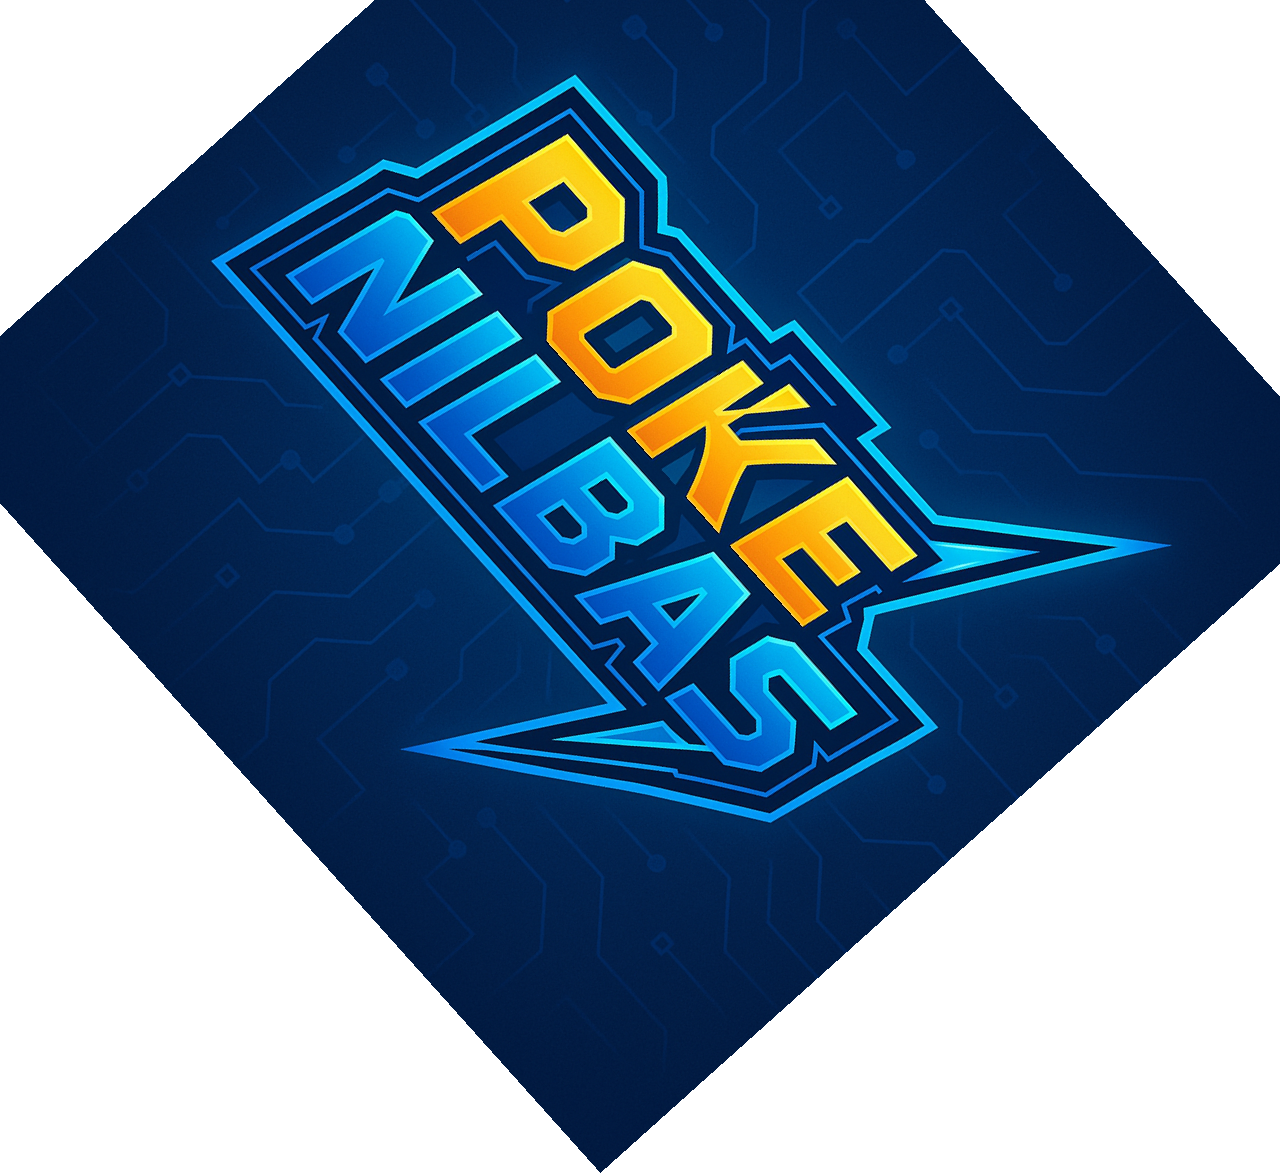
==== index.html @ 12eaf139 "1st commit" ====
<!doctype html>
<html lang="pt-br">

<head>

    <meta charset="utf-8">
    <meta name="viewport" content="width=device-width, initial-scale=1">

    <link href="https://cdn.jsdelivr.net/npm/bootstrap@5.0.2/dist/css/bootstrap.min.css" rel="stylesheet" integrity="sha384-EVSTQN3/azprG1Anm3QDgpJLIm9Nao0Yz1ztcQTwFspd3yD65VohhpuuCOmLASjC" crossorigin="anonymous">
    <link rel="stylesheet" href="css/style.css">

    <title>Cabeça Girando </title>
   
</head>

<body>


    <div class="h-100 d-flex align-items-center justify-content-center">
        <a href="./readme.html">
            <img id="img" src="img/PokeNilbas com estil.png">
        </a>

    </div>





    <script src="https://cdn.jsdelivr.net/npm/bootstrap@5.0.2/dist/js/bootstrap.bundle.min.js" integrity="sha384-MrcW6ZMFYlzcLA8Nl+NtUVF0sA7MsXsP1UyJoMp4YLEuNSfAP+JcXn/tWtIaxVXM" crossorigin="anonymous"></script>
    <script src="https://cdnjs.cloudflare.com/ajax/libs/gsap/3.10.4/gsap.min.js"></script>
    <script src="js/main.js"></script>


</body>

</html>
---- css/style.css ----
html,
body {
    height: 100%
}
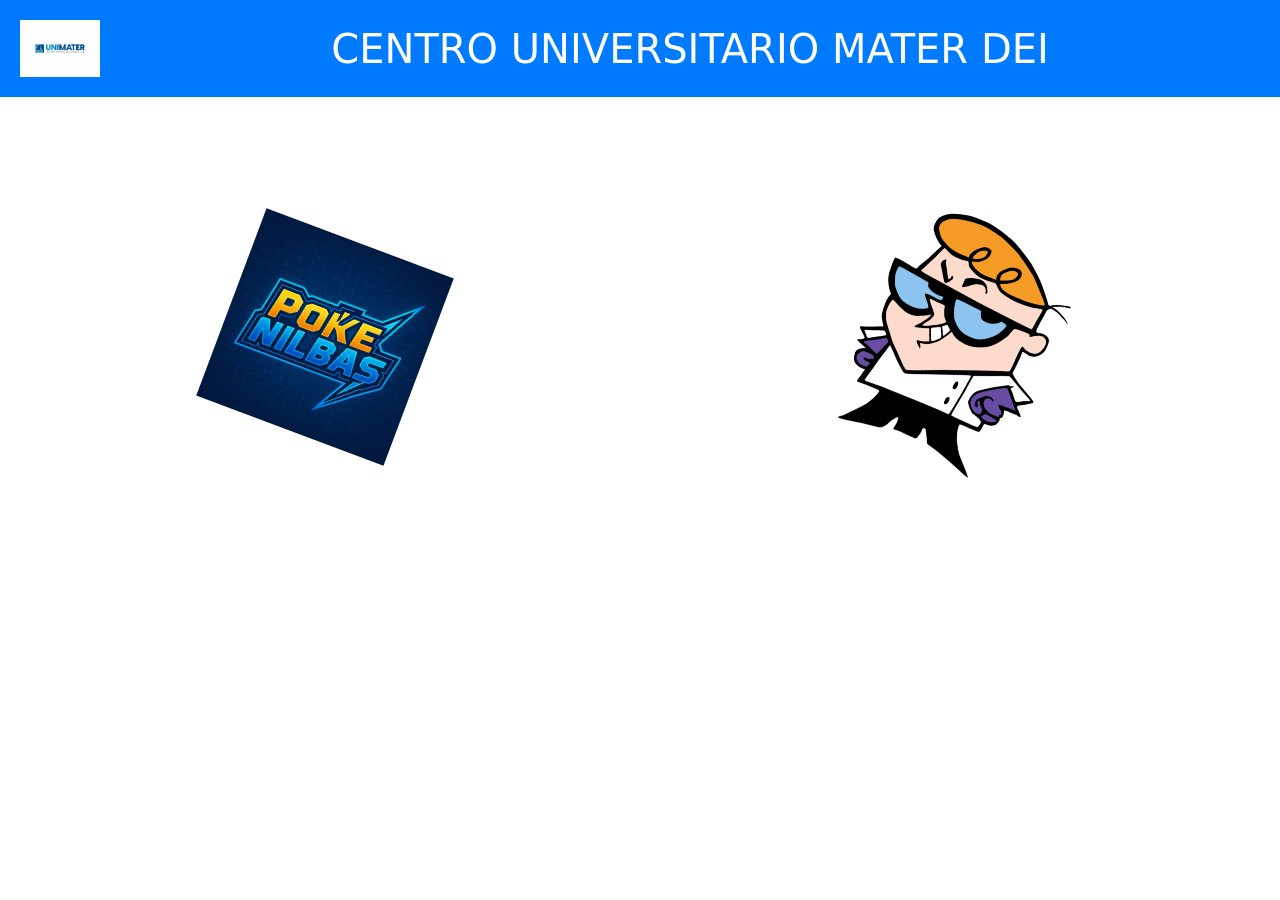
==== commit 20cd9c4e: "Mais um alteração" ====
--- a/index.html
+++ b/index.html
@@ -9,18 +9,27 @@
     <link href="https://cdn.jsdelivr.net/npm/bootstrap@5.0.2/dist/css/bootstrap.min.css" rel="stylesheet" integrity="sha384-EVSTQN3/azprG1Anm3QDgpJLIm9Nao0Yz1ztcQTwFspd3yD65VohhpuuCOmLASjC" crossorigin="anonymous">
     <link rel="stylesheet" href="css/style.css">
 
-    <title>Cabeça Girando </title>
+    <title>Dexter girando</title>
    
 </head>
 
 <body>
+    <div class="header-container">
+        <img class="unimater-logo" src="img/unimater.jpg" alt="Unimater">
+        <h1>CENTRO UNIVERSITARIO MATER DEI</h1>
+    </div>
 
-
-    <div class="h-100 d-flex align-items-center justify-content-center">
-        <a href="./readme.html">
-            <img id="img" src="img/PokeNilbas com estil.png">
-        </a>
-
+    <div class="images-grid">
+        <div class="grid-item">
+            <a href="./readme.html">
+                <img class="pokemon-img" src="img/PokeNilbas com estil.png">
+            </a>
+        </div>
+        <div class="grid-item">
+            <a href="./readme.html">
+                <img class="pokemon-img" id="img" src="img/dexter.png">
+            </a>
+        </div>
     </div>
 
 
--- a/css/style.css
+++ b/css/style.css
@@ -1,4 +1,64 @@
 html,
-body {
+body 
+{
     height: 100%
+}
+
+h1 
+{
+    background-color: #007bff;
+    color: white;
+    text-align: center;
+    padding: 20px;
+    margin: 0;
+}
+
+.header-container {
+    display: flex;
+    align-items: center;
+    background-color: #007bff;
+    padding: 20px;
+    gap: 20px;
+}
+
+.unimater-logo {
+    width: 80px;
+    height: auto;
+}
+
+.header-container h1 {
+    margin: 0;
+    flex-grow: 1;
+    background-color: transparent;
+    padding: 0;
+}
+
+.pokemon-img 
+{
+    width: 200px;
+    height: auto;
+}
+
+.images-grid 
+{
+    display: grid;
+    grid-template-columns: 1fr 1fr;
+    gap: 20px;
+    padding: 40px 20px;
+    align-items: center;
+    justify-items: center;
+}
+
+.grid-item {
+    display: flex;
+    align-items: center;
+    justify-content: center;
+    width: 100%;
+    height: 400px;
+}
+
+.grid-item a {
+    display: flex;
+    align-items: center;
+    justify-content: center;
 }
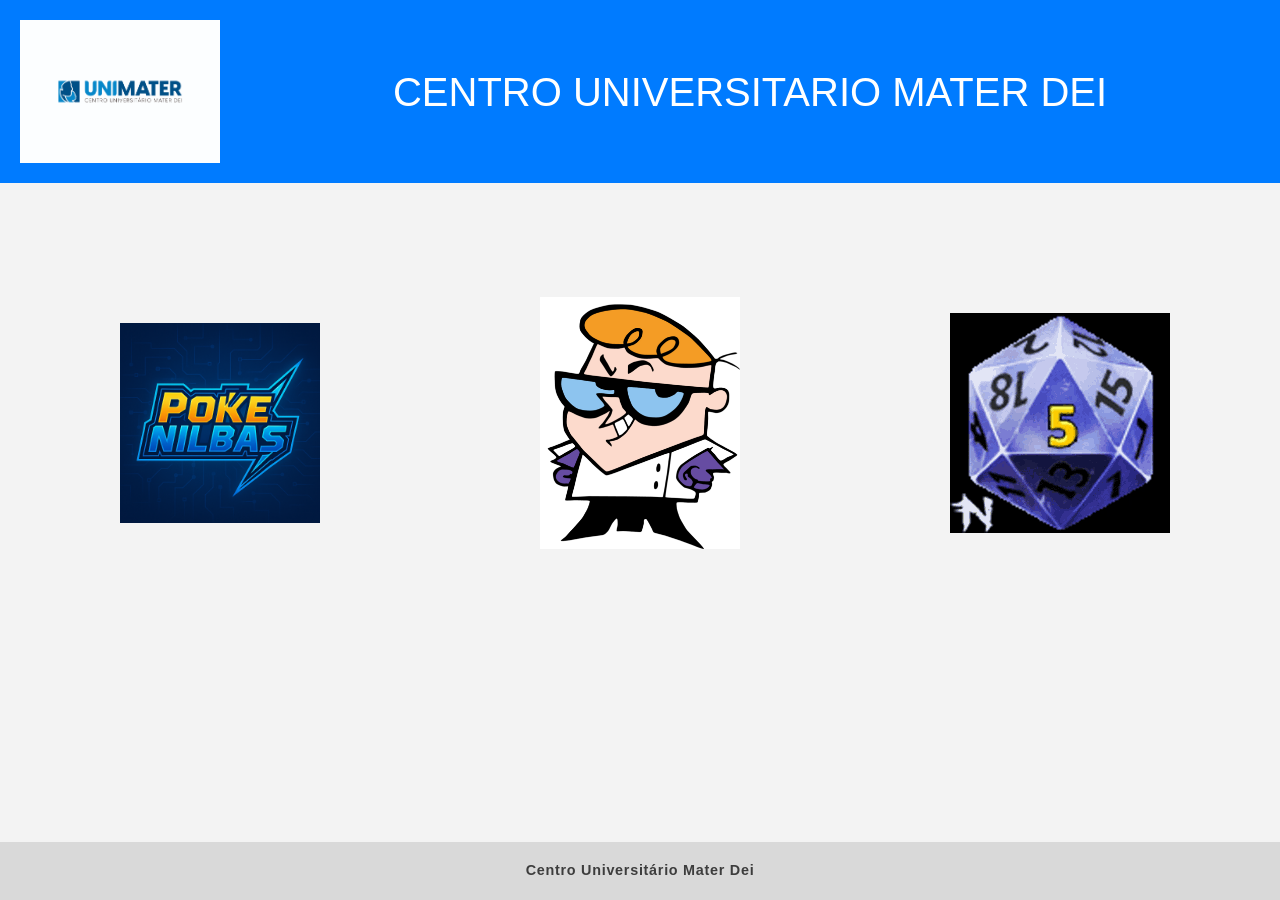
==== commit 27554b9f: "Ajustado o README.md" ====
--- a/index.html
+++ b/index.html
@@ -14,33 +14,39 @@
 </head>
 
 <body>
-    <div class="header-container">
-        <img class="unimater-logo" src="img/unimater.jpg" alt="Unimater">
-        <h1>CENTRO UNIVERSITARIO MATER DEI</h1>
-    </div>
+    <div class="page-content">
+        <div class="header-container">
+            <img class="unimater-logo" src="img/unimater.jpg" alt="Unimater">
+            <h1>CENTRO UNIVERSITARIO MATER DEI</h1>
+        </div>
 
-    <div class="images-grid">
-        <div class="grid-item">
-            <a href="./readme.html">
-                <img class="pokemon-img" src="img/PokeNilbas com estil.png">
-            </a>
-        </div>
-        <div class="grid-item">
-            <a href="./readme.html">
-                <img class="pokemon-img" id="img" src="img/dexter.png">
-            </a>
+        <div class="images-grid">
+            <div class="grid-item">
+                <a href="./readme.html">
+                    <img class="pokemon-img" src="img/PokeNilbas com estil.png">
+                </a>
+            </div>
+
+            <div class="grid-item">
+                <a href="./readme.html">
+                    <img class="DEXTER" id="img" src="img/dexter.png">
+                </a>
+            </div>
+
+            <div class="grid-item">
+                <a href="./readme.html">
+                    <img class="D20" src="img/neverwinter-d20.gif">
+                </a>
+            </div>
         </div>
     </div>
 
-
-
-
+    <footer class="site-footer">
+        <p>Centro Universitário Mater Dei</p>
+    </footer>
 
     <script src="https://cdn.jsdelivr.net/npm/bootstrap@5.0.2/dist/js/bootstrap.bundle.min.js" integrity="sha384-MrcW6ZMFYlzcLA8Nl+NtUVF0sA7MsXsP1UyJoMp4YLEuNSfAP+JcXn/tWtIaxVXM" crossorigin="anonymous"></script>
-    <script src="https://cdnjs.cloudflare.com/ajax/libs/gsap/3.10.4/gsap.min.js"></script>
     <script src="js/main.js"></script>
-
-
 </body>
 
 </html>
--- a/css/style.css
+++ b/css/style.css
@@ -1,11 +1,22 @@
 html,
-body 
-{
-    height: 100%
+body {
+    margin: 0;
+    min-height: 100%;
+    font-family: Arial, sans-serif;
 }
 
-h1 
-{
+body {
+    display: flex;
+    flex-direction: column;
+    min-height: 100vh;
+    background-color: #f3f3f3;
+}
+
+.page-content {
+    flex: 1;
+}
+
+h1 {
     background-color: #007bff;
     color: white;
     text-align: center;
@@ -22,7 +33,7 @@
 }
 
 .unimater-logo {
-    width: 80px;
+    width: 200px;
     height: auto;
 }
 
@@ -33,16 +44,40 @@
     padding: 0;
 }
 
-.pokemon-img 
-{
+.pokemon-img {
+    width: 200px;
+    height: auto;
+    animation: rotacao 8s linear infinite;
+    transform-origin: center;
+}
+
+.DEXTER {
     width: 200px;
     height: auto;
 }
 
-.images-grid 
-{
+#img {
+    animation: rotacao 8s linear infinite;
+    transform-origin: center;
+}
+
+.dexter-img {
+    width: 200px;
+    height: auto;
+}
+
+@keyframes rotacao {
+    from {
+        transform: rotate(0deg);
+    }
+    to {
+        transform: rotate(360deg);
+    }
+}
+
+.images-grid {
     display: grid;
-    grid-template-columns: 1fr 1fr;
+    grid-template-columns: 1fr 1fr 1fr;
     gap: 20px;
     padding: 40px 20px;
     align-items: center;
@@ -61,4 +96,18 @@
     display: flex;
     align-items: center;
     justify-content: center;
+}
+
+.site-footer {
+    background-color: #d9d9d9;
+    color: #3d3d3d;
+    text-align: center;
+    padding: 18px 20px;
+    font-size: 0.9rem;
+    font-weight: 600;
+    letter-spacing: 0.05em;
+}
+
+.site-footer p {
+    margin: 0;
 }
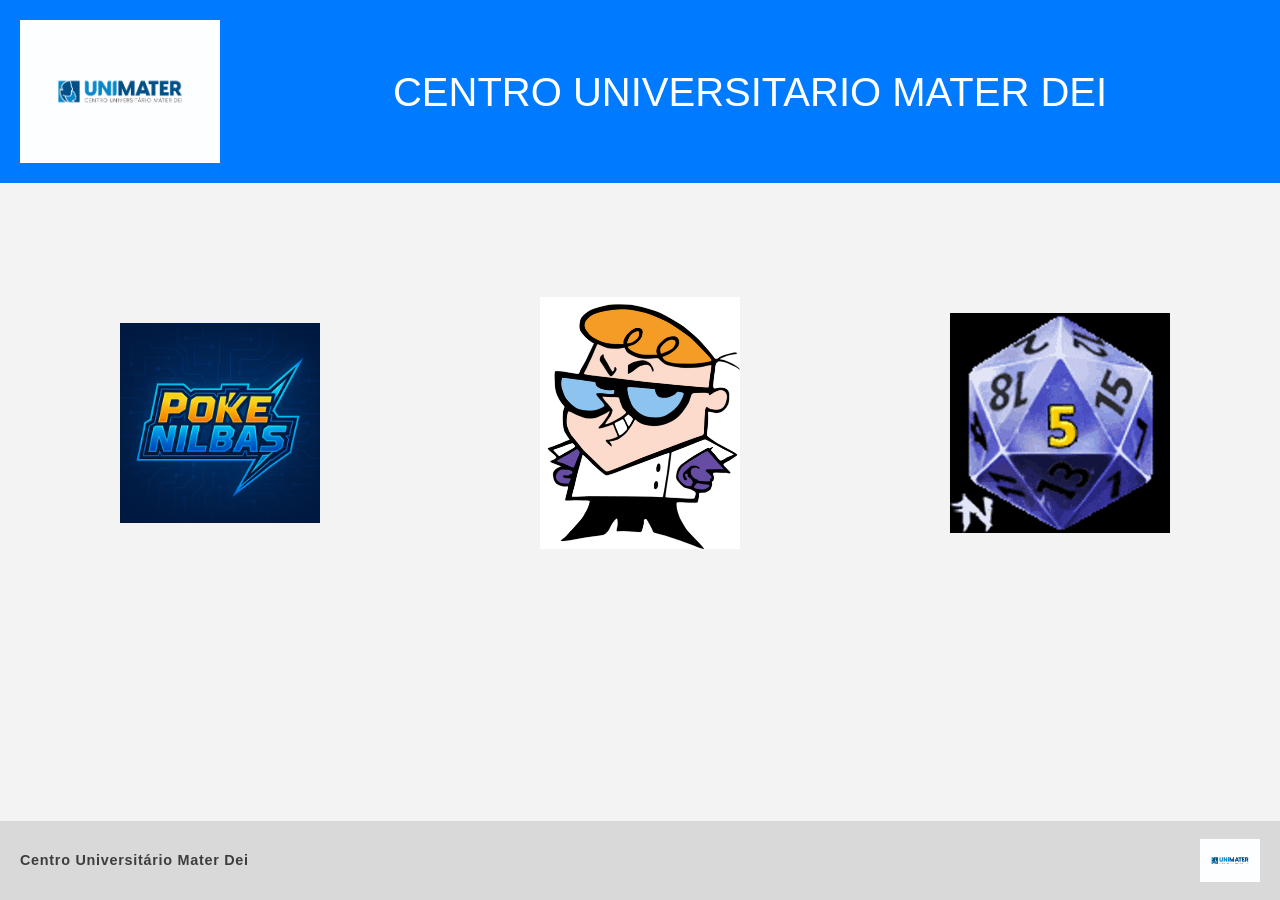
==== commit cac555a2: "4ª brench para deixar o professor feliz" ====
--- a/index.html
+++ b/index.html
@@ -43,6 +43,7 @@
 
     <footer class="site-footer">
         <p>Centro Universitário Mater Dei</p>
+        <img class="footer-unimater-logo" src="img/unimater.jpg" alt="Unimater">
     </footer>
 
     <script src="https://cdn.jsdelivr.net/npm/bootstrap@5.0.2/dist/js/bootstrap.bundle.min.js" integrity="sha384-MrcW6ZMFYlzcLA8Nl+NtUVF0sA7MsXsP1UyJoMp4YLEuNSfAP+JcXn/tWtIaxVXM" crossorigin="anonymous"></script>
--- a/css/style.css
+++ b/css/style.css
@@ -101,7 +101,10 @@
 .site-footer {
     background-color: #d9d9d9;
     color: #3d3d3d;
-    text-align: center;
+    display: flex;
+    align-items: center;
+    justify-content: space-between;
+    gap: 15px;
     padding: 18px 20px;
     font-size: 0.9rem;
     font-weight: 600;
@@ -110,4 +113,13 @@
 
 .site-footer p {
     margin: 0;
+    flex: 1;
+    text-align: left;
+}
+
+.footer-unimater-logo {
+    width: 60px;
+    height: auto;
+    display: block;
+    margin-left: auto;
 }
